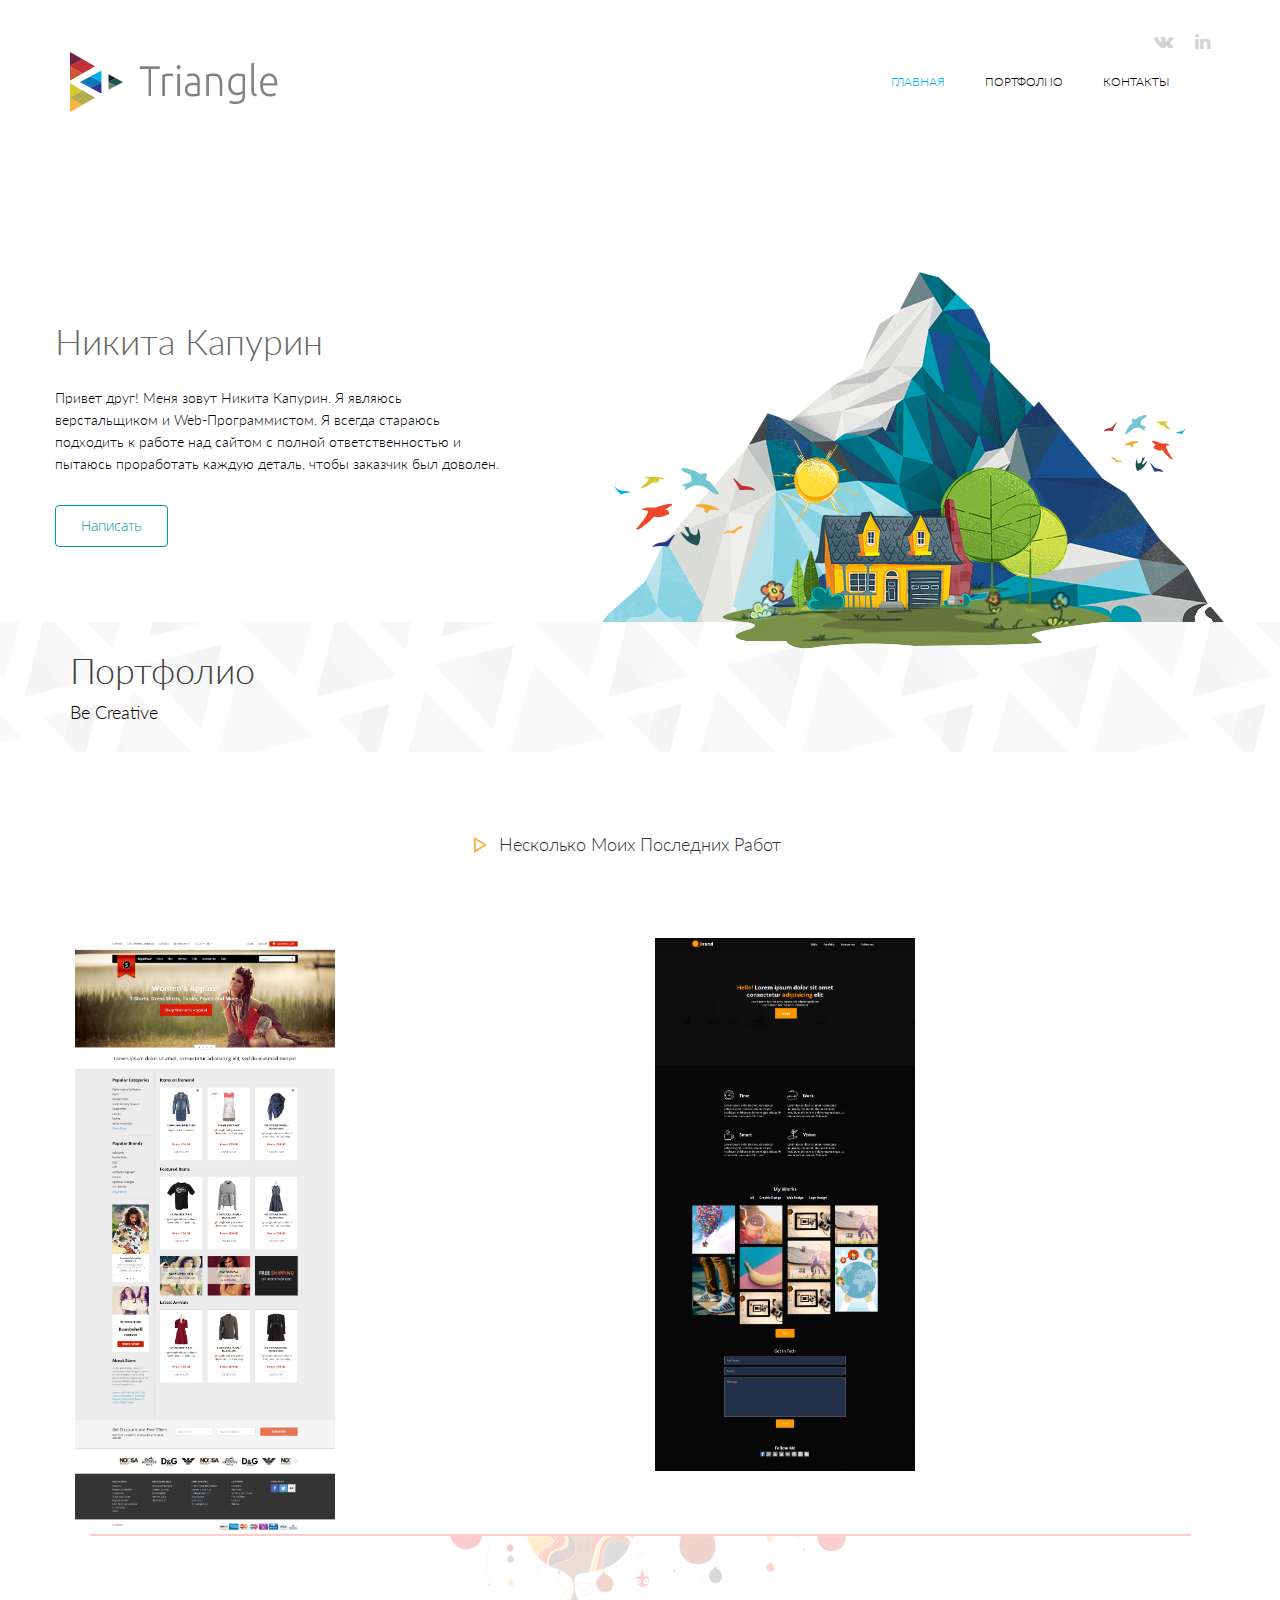
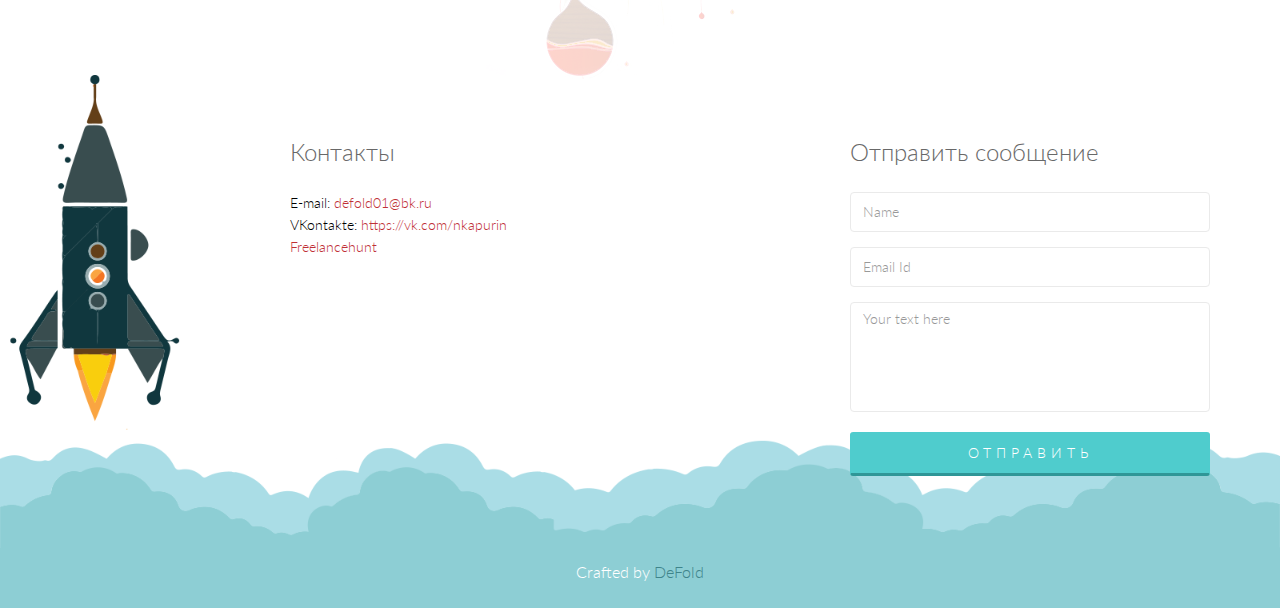
==== index.html @ d0ade869 "v1" ====
<!DOCTYPE html>
<html lang="ru">
<head>
    <meta charset="utf-8">
    <meta name="viewport" content="width=device-width, initial-scale=1.0">
    <meta name="description" content="">
    <meta name="author" content="">
    <title>Вёрстка сайтов</title>
    <link href="css/bootstrap.min.css" rel="stylesheet">
    <link href="css/font-awesome.min.css" rel="stylesheet">
    <link href="css/animate.min.css" rel="stylesheet"> 
    <link href="css/lightbox.css" rel="stylesheet"> 
	<link href="css/main.css" rel="stylesheet">
	<link href="css/responsive.css" rel="stylesheet">

    <!--[if lt IE 9]>
	    <script src="js/html5shiv.js"></script>
	    <script src="js/respond.min.js"></script>
    <![endif]-->       
    <link rel="shortcut icon" href="images/ico/favicon.ico">
    <link rel="apple-touch-icon-precomposed" sizes="144x144" href="images/ico/apple-touch-icon-144-precomposed.png">
    <link rel="apple-touch-icon-precomposed" sizes="114x114" href="images/ico/apple-touch-icon-114-precomposed.png">
    <link rel="apple-touch-icon-precomposed" sizes="72x72" href="images/ico/apple-touch-icon-72-precomposed.png">
    <link rel="apple-touch-icon-precomposed" href="images/ico/apple-touch-icon-57-precomposed.png">
</head><!--/head-->

<body>
	<header id="header">      
        <div class="container">
            <div class="row">
                <div class="col-sm-12 overflow">
                   <div class="social-icons pull-right">
                        <ul class="nav nav-pills">
                            <li><a href="https://vk.com/nkapurin" target="_blank"><i class="fa fa-vk"></i></a></li>
                            <li><a href="https://www.linkedin.com/in/nikita-kapurin-0b0244144/" target="_blank"><i class="fa fa-linkedin"></i></a></li>
                        </ul>
                    </div> 
                </div>
             </div>
        </div>
        <div class="navbar navbar-inverse" role="banner">
            <div class="container">
                <div class="navbar-header">
                    <button type="button" class="navbar-toggle" data-toggle="collapse" data-target=".navbar-collapse">
                        <span class="sr-only">Toggle navigation</span>
                        <span class="icon-bar"></span>
                        <span class="icon-bar"></span>
                        <span class="icon-bar"></span>
                    </button>

                    <a class="navbar-brand" href="index.html">
                    	<h1><img src="images/logo.png" alt="logo"></h1>
                    </a>
                    
                </div>
                <div class="collapse navbar-collapse">
                    <ul class="nav navbar-nav navbar-right">
                        <li class="active"><a href="index.html">Главная</a></li>
                        <li><a href="#portfolio">Портфолио</a></li>
                        <li><a href="#footer">Контакты</a></li>
                    </ul>
                </div>
            </div>
        </div>
    </header>
    <!--/#header-->

    <section id="home-slider">
        <div class="container">
            <div class="row">
                <div class="main-slider">
                    <div class="slide-text">
                        <h1>Никита Капурин</h1>
                        <p>Привет друг! Меня зовут Никита Капурин. Я являюсь верстальщиком и Web-Программистом. Я всегда стараюсь подходить к работе над сайтом с полной ответственностью и пытаюсь проработать каждую деталь, чтобы заказчик был доволен.</p>
                        <a href="#footer" class="btn btn-common">Написать</a>
                    </div>
                    <img src="images/home/slider/hill.png" class="slider-hill" alt="slider image">
                    <img src="images/home/slider/house.png" class="slider-house" alt="slider image">
                    <img src="images/home/slider/sun.png" class="slider-sun" alt="slider image">
                    <img src="images/home/slider/birds1.png" class="slider-birds1" alt="slider image">
                    <img src="images/home/slider/birds2.png" class="slider-birds2" alt="slider image">
                </div>
            </div>
        </div>
        <div class="preloader"><i class="fa fa-sun-o fa-spin"></i></div>
    </section>
    <!--/#home-slider-->
    
    <section id="page-breadcrumb">
        <div class="vertical-center sun">
            <div class="container">
                <div class="row">
                    <div class="action">
                        <div class="col-sm-12">
                            <h1 class="title">Портфолио</h1>
                            <p>Be Creative</p>
                        </div>
                    </div>
                </div>
            </div>
        </div>
    </section>
    <!--/#action-->

    <section id="portfolio">
        <div class="container">
            <div class="row">
                <ul class="portfolio-filter text-center">
                    <li><a class="btn btn-default active" data-filter="*">Несколько моих последних работ</a></li>

                </ul><!--/#portfolio-filter-->

                <div class="portfolio-items">
                    <div class="col-xs-6 col-sm-4 col-md-3 portfolio-item">
                        <div class="portfolio-wrapper">
                            <div class="portfolio-single">
                                <div class="portfolio-thumb">
                                    <img src="images/portfolio/site_1.png" class="img-responsive" alt="">
                                </div>
                                <div class="portfolio-view">
                                    <ul class="nav nav-pills">
                                        <li><a href="portfolio-details.html"><i class="fa fa-link"></i></a></li>
                                        <li><a href="images/portfolio/site_1.png" data-lightbox="example-set"><i class="fa fa-eye"></i></a></li>
                                    </ul>
                                </div>
                            </div>
                        </div>
                    </div>
                    <div class="col-xs-6 col-sm-4 col-md-3 portfolio-item">
                        <div class="portfolio-wrapper">
                            <div class="portfolio-single">
                                <div class="portfolio-thumb">
                                    <img src="images/portfolio/Site_2.png" class="img-responsive" alt="">
                                </div>
                                <div class="portfolio-view">
                                    <ul class="nav nav-pills">
                                        <li><a href="portfolio-details.html"><i class="fa fa-link"></i></a></li>
                                        <li><a href="images/portfolio/Site_2.png" data-lightbox="example-set"><i class="fa fa-eye"></i></a></li>
                                    </ul>
                                </div>
                            </div>
                            <div class="portfolio-info">

                            </div>
                        </div>
                    </div>
                    <div class="col-xs-6 col-sm-4 col-md-3 portfolio-item">
                        <div class="portfolio-wrapper">
                            <div class="portfolio-single">
                                <div class="portfolio-thumb">
                                    <img src="images/portfolio/Site_3.png" class="img-responsive" alt="">
                                </div>
                                <div class="portfolio-view">
                                    <ul class="nav nav-pills">
                                        <li><a href="portfolio-details.html"><i class="fa fa-link"></i></a></li>
                                        <li><a href="images/portfolio/Site_3.png"  data-lightbox="example-set"><i class="fa fa-eye"></i></a></li>
                                    </ul>
                                </div>
                            </div>

                        </div>
                    </div>
                    <div class="col-xs-6 col-sm-4 col-md-3 portfolio-item">
                        <div class="portfolio-wrapper">
                            <div class="portfolio-single">
                                <div class="portfolio-thumb">
                                    <img src="images/portfolio/Site_4.png" class="img-responsive" alt="">
                                </div>
                                <div class="portfolio-view">
                                    <ul class="nav nav-pills">
                                        <li><a href="portfolio-details.html"><i class="fa fa-link"></i></a></li>
                                        <li><a href="images/portfolio/Site_4.png" data-lightbox="example-set"><i class="fa fa-eye"></i></a></li>
                                    </ul>
                                </div>
                            </div>

                        </div>
                    </div>
                </div>
            </div>
        </div>
    </section>
    <!--/#portfolio-->

    <footer id="footer">
        <div class="container">
            <div class="row">
                <div class="col-sm-12 text-center bottom-separator">
                    <img src="images/home/under.png" class="img-responsive inline" alt="">
                </div>

                <div class="col-md-6 col-sm-6 col-md-offset-2">
                    <div class="contact-info bottom">
                        <h2>Контакты</h2>
                        <address>
                        E-mail: <a href="mailto:defold01@bk.ru">defold01@bk.ru</a> <br>
                        VKontakte: <a href="https://vk.com/nkapurin">https://vk.com/nkapurin</a> <br>
                            <a href="https://freelancehunt.com/freelancer/MrDeFold.html">Freelancehunt</a><br>
                        </address>
                    </div>
                </div>
                <div class="col-md-4 col-sm-12">
                    <div class="contact-form bottom">
                        <h2>Отправить сообщение</h2>
                        <form id="main-contact-form" name="contact-form" method="post" action="sendemail.php">
                            <div class="form-group">
                                <input type="text" name="name" class="form-control" required="required" placeholder="Name">
                            </div>
                            <div class="form-group">
                                <input type="email" name="email" class="form-control" required="required" placeholder="Email Id">
                            </div>
                            <div class="form-group">
                                <textarea name="message" id="message" required="required" class="form-control" rows="8" placeholder="Your text here"></textarea>
                            </div>                        
                            <div class="form-group">
                                <input type="submit" name="submit" class="btn btn-submit" value="Отправить">
                            </div>
                        </form>
                    </div>
                </div>
                <div class="col-sm-12">
                    <div class="copyright-text text-center">
                        <p>Crafted by <a target="_blank" href="#">DeFold</a></p>
                    </div>
                </div>
            </div>
        </div>
    </footer>
    <!--/#footer-->

    <script type="text/javascript" src="js/jquery.js"></script>
    <script type="text/javascript" src="js/bootstrap.min.js"></script>
    <script type="text/javascript" src="js/lightbox.min.js"></script>
    <script type="text/javascript" src="js/wow.min.js"></script>
    <script type="text/javascript" src="js/main.js"></script>   
</body>
</html>
---- css/main.css ----
/*
  Theme Name: Triangle
  Theme Uri: http://designscrazed.org/
  Author: Allie
  Author Uri: http://designscrazed.org/
  Description: Creative Site Template
  Version: 1.1
  */

  @import url(http://fonts.googleapis.com/css?family=Lato:100,300,400,700);
  @import url(http://fonts.googleapis.com/css?family=Open+Sans:300italic,400italic,600italic,700italic,400,300,600,700);
  @import url(http://fonts.googleapis.com/css?family=Noto+Sans:400,700);

  body {
    background: #fff;
    font-family: 'Lato', sans-serif;
    font-weight: 300;
    font-size: 14px;
    line-height: 22px;
    color: #000;
  }

  html {
    height: 100%;
  }


  a{
    color:#C03035;
  }

  a:hover {
    outline: none;
    text-decoration:none;
    color:#4fcccd;
  }

  a:focus {
    outline:none;
    outline-offset: 0;
  }

  a {
    -webkit-transition: 300ms;
    -moz-transition: 300ms;
    -o-transition: 300ms;
    transition: 300ms;
  }


  ul {
    list-style: none;
  }

  h1, h2, h3, h4, h5, h6 {
    font-family: 'Lato', sans-serif;
    font-weight: 300;
  }

  h1{
    color: #686868;
  }

  h2{
    font-size: 24px;
    color: #686868;
  }

  h3{
    font-size: 18px;
  }

  .overflow{
    overflow: hidden;
  }

  .uppercase{
    text-transform: uppercase;
  }

  .btn-common {
    font-size: 14px;
    color: #0099ae;
    border: 1px solid #0099ae;
    font-family: 'Open Sans', sans-serif;
    font-weight: 300;
    padding: 10px 25px;
  }

  #action .col-sm-5{
    position: absolute;

    top: 0;
    height: 100%;
    right: 0;
  }


  .btn-common:hover, 
  .btn-common:focus{
    outline: none;
    background: none;
    box-shadow: none;
    color: #01707f;
    border-color:#01707f;
  }

  .align-right{
    text-align: right;
  }

  .inline{
    display: inline-block;
  }

  .padding{
    padding: 65px 0;
  }

  .padding-bottom{
    padding-bottom: 65px;
  }

  .padding-top{
    padding-top: 90px;
  }

  .padding-right{
    padding-right: 80px;
  }

  .padding-left{
    padding-left: 80px;
  }

  .margin-bottom{
    margin-bottom: 35px;
  }

     .carousel-indicators.visible-xs {
      height: 20px;
      margin: 0;
      padding: 0;
      position: absolute;
      top: -35px;
      width: 100%;
      left: 0;
    }

  .carousel-indicators.visible-xs li {
    border-color: #D29948;
    border-width: 2px;
    height: 12px;
    margin: 0 5px 0 0;
    width: 12px;
  }

  .carousel-indicators.visible-xs li.active {
    background: rgba(210, 153, 72, 0.7);
  }


/*************************
*******Header******
**************************/


#header{
  margin-bottom: 0;
  padding: 30px 0 60px 0;
}

#header .navbar-inverse .container{
  position: relative;
}

.search{
  position: absolute;
  top: 20px;
  right: 0;
  z-index: 1;
}

.search i{
  color: #00aeef;
  cursor: pointer;
  position: absolute;
  right: 10px;
  top: 2px;
}

.field-toggle{
  position: relative;
  top: 30px;
  right: 15px;
  display: none;
  height: 50px;
}

.search-form{
  padding-left: 10px;
  height: 40px;
  font-size: 18px;
  color: #818285;
  font-weight: 300;
  outline: none;
  border: 1px solid #00aeef;
  margin-top: 20px;
  border-radius: 4px;
}

.social-icons ul li{
  padding: 0 10px;

}

.social-icons ul li:last-child{
  padding-right: 0;

}

.social-icons ul li a{
  font-size: 18px;
  color: #d3d3d3;
  padding: 0;
}

.social-icons ul li a:hover .fa-vk {
  color:#0884d5;
}

.social-icons ul li a:hover .fa-twitter {
  color:#2AA7DC;
}

.social-icons ul li a:hover .fa-google-plus {
  color:#A22523;
}

.social-icons ul li a:hover .fa-dribbble {
  color:#E94989;
}

.social-icons ul li a:hover .fa-linkedin {
  color:#006DC0;
}

.social-icons ul li a:hover,
.social-icons ul li a:focus{  
  background: none;
}

#header .navbar {
  background: #fff;
  border: 0;
  margin-bottom: 0;
}

#header .navbar-toggle{
  margin-top: 20px;
}

#header .navbar-brand{
  padding: 0;
  margin-left: 0;
}

#header .navbar-brand h1{
  padding: 0;
  margin: 0;
}

#header .navbar-nav.navbar-right >li:last-child{
  margin-right: 20px;
}

#header .navbar-nav.navbar-right >li a {
  color: #000;
  font-size: 12px;
  padding: 20px;
  text-transform: uppercase;
  font-weight: 300;
}


#header .navbar-inverse .navbar-nav  li.active > a,  
#header .navbar-inverse .navbar-nav  li.active > a:focus, 
#header .navbar-nav.navbar-right li > a:hover,
.navbar-inverse .navbar-nav > .open > a {
  background-color: inherit;
  border: 0;
  color: #00aeef;
}

#header .navbar-inverse .navbar-nav  li a:hover{
  color: #00aeef;
}


/*  Dropdown menu*/

ul.sub-menu {
  display: none;
  list-style: none;
  padding: 0;
  margin: 0;
}

#header .navbar-nav li ul.sub-menu li a{
  color: #818285;
  padding: 5px 0;
  font-size: 13px;
  display: block;
  text-transform: capitalize;
}

#header .navbar-nav li ul.sub-menu li .active{
  background: #00aeef;
  color: #fff;
  position: relative;
}

#header .navbar-nav li ul.sub-menu li .active i{
  position: absolute;
  font-size: 56px;
  top: -13px;
  color: #0884d5;
}

#header .navbar-nav li ul.sub-menu li .active .fa-angle-right{
  left: -3px;
}

#header .navbar-nav li ul.sub-menu li .active .fa-angle-left{
  right: -3px;
}

#header .navbar-nav li ul.sub-menu li a:hover,
#header .navbar-nav li ul.sub-menu li a:focus{
  background: #00aeef;
  color: #fff;
}

.fa-angle-down{
  padding-left: 5px; 
}

.scaleIn {
  -webkit-animation-name: scaleIn;
  animation-name: scaleIn;
}

@-webkit-keyframes scaleIn {
  0% {
    opacity: 0;
    -webkit-transform: scale(0);
    transform: scale(0);
  }

  100% {
    opacity: 1;
    -webkit-transform: scale(1);
    transform: scale(1);
  }
}

@keyframes scaleIn {
  0% {
    opacity: 0;
    -webkit-transform: scale(0);
    -ms-transform: scale(0);
    transform: scale(0);
  }

  100% {
    opacity: 1;
    -webkit-transform: scale(1);
    -ms-transform: scale(1);
    transform: scale(1);
  }
}


/*************************
*******Footer******
**************************/

#footer {
  padding-bottom: 10px;
  background-image: url(../images/home/footer.png);
  background-repeat: repeat-x;
  background-position: bottom;
  background-size: contain;
}

#footer h1{
  margin-bottom: 65px;
  margin-top: 36px;
}

#footer .bottom-separator {
  margin-bottom: 60px;
}

#message {
  height: 110px;
  resize: none;
}

.bottom > h2 {
  margin-top: 0;
  margin-bottom: 26px;
}

.bottom .media-body h3 {
  margin-top: 0;
  padding-left: 25px;
}

.bottom .media-body h3 a{
  color: #ea2c00;
}

.testimonial .media{
  margin-top: 0;
  margin-bottom: 25px;
}

.testimonial .media>.pull-left{
  margin-right: 25px;
}

.testimonial .media>.pull-left img{
  margin-top: 6px;
}

.testimonial .media .media-body blockquote{
  padding-left: 25px;
  padding-right: 30px;
  position: relative;
  border-left: 0;
  margin-bottom: 0;
}

.testimonial .media .media-body blockquote:before{
  position: absolute;
  left: 5px;
  top: 8px;
  content: '"';
  font-size: 40px;
  color: #ea2c00;
  font-family: 'Noto Sans', sans-serif;
  transform:rotate(180deg);
  -ms-transform:rotate(180deg); /* IE 9 */
  -webkit-transform: rotate(180deg); /* Opera, Chrome, and Safari */
  line-height: 0;
}

.testimonial .media .media-body blockquote:after{
  position: absolute;
  right: 30px;
  bottom: 14px;
  content: '"';
  font-size: 40px;
  color: #ea2c00;
  font-family: 'Noto Sans', sans-serif;
  line-height: 0;
}

.contact-info.bottom {
  padding-left: 25px;
}

.bottom > address {
  line-height: 22px;
  margin-bottom: 40px;
}

.form-control {
  border: 1px solid #eaeaea;
  font-weight: 300;
  outline: none;
  box-shadow: none;
  height: 40px;
}

.form-control:hover, 
.form-control:focus{
  border-color: #4fcccd;
  outline: none;
  box-shadow: none;
}

.btn-submit {
  width: 100%;
  background-color: #4fcccd;
  color: #fff;
  font-size: 14px;
  font-weight: 300;
  letter-spacing: 5px;
  text-transform: uppercase;
  border-radius: 3px;
  margin-top: 5px;
  border-bottom: 3px solid #2f9697;
  box-shadow: none;
  padding: 10px;
}

.btn-submit:hover, 
.btn-submit:focus{
  color: #fff;
  outline: none;
  box-shadow: none;
  opacity: .8;
}

.copyright-text{
  margin-top: 70px;
  color: #fff;
  font-size: 16px;  
  padding-bottom: 15px;
}

.copyright-text a {
  color: #3e848a
}

.copyright-text p {
  margin-bottom: 0;
}

/*************************
*******Home Page******
**************************/
#home-slider {
  background: url(../images/home/slider-bg.png) 0 100% repeat-x;
  position: relative;
}

#home-slider .main-slider {
  position: relative;
  height: 450px;
}

#home-slider .slide-text{
  position: absolute;
  top: 50px;
  left: 0;
  width: 450px;
}

.animate-in .slide-text {
  -webkit-animation: fadeInLeftBig 700ms cubic-bezier(0.190,1.000,0.220,1.000) 200ms both;
  animation: fadeInLeftBig 700ms cubic-bezier(0.190,1.000,0.220,1.000) 200ms both;
}

#home-slider .slider-hill {
  position: absolute;
  right: 0;
  bottom: 0;
}

.animate-in .slider-hill {
  -webkit-animation: bounceInDown 1000ms ease-in-out 200ms both;
  animation: bounceInDown 1000ms ease-in-out 200ms both;
}

#home-slider .slider-house {
  position: absolute;
  right: 110px;
  bottom: -30px;
}

.animate-in .slider-house {
  -webkit-animation: bounceInDown 500ms ease-in-out 800ms both;
  animation: bounceInDown 500ms ease-in-out 800ms both;
}

#home-slider .slider-sun {
  position: absolute;
  right: 365px;
  bottom: 100px;
}

.animate-in .slider-sun {
  -webkit-animation: scaleIn 500ms ease-in-out 1200ms both;
  animation: scaleIn 500ms ease-in-out 1200ms both;
}

#home-slider .slider-birds1 {
  position: absolute;
  right: 470px;
  bottom: 75px;
}

.animate-in .slider-birds1 {
  -webkit-animation: fadeInLeft 500ms ease-in-out 1200ms both;
  animation: fadeInLeft 500ms ease-in-out 1200ms both;
}

#home-slider .slider-birds2 {
  position: absolute;
  right: 40px;
  bottom: 150px;
}

.animate-in .slider-birds2 {
  -webkit-animation: fadeInRight 500ms ease-in-out 1200ms both;
  animation: fadeInRight 500ms ease-in-out 1200ms both;
}


#home-slider h1{
  margin-top: 100px;
  margin-bottom: 25px;
}

#home-slider .btn-common {
  margin-top: 20px;
}

#home-slider .preloader {
  position: absolute;
  left: 0;
  top: 0;
  bottom: -30px;
  right: 0;
  background: #fafafa;
  text-align: center;
}

#home-slider .preloader > i {
  font-size: 48px;
  height: 48px;
  line-height: 48px;
  color: #00aeef;
  position: absolute;
  left: 50%;
  margin-left: -24px;
  top: 50%;
  margin-top: -24px;
}

#action {
  background-image: url(../images/home/tour-bg.png);
  background-color: #fbfafa;
  background-repeat: repeat-x;
  height: 157px;
  background-position: center;
  display: table;
  position: static;
  width: 100%;
}

.vertical-center{
  display: table-cell;
  vertical-align: middle;
  width: 100%;
  position: statice;
}


.single-service{
  overflow: hidden;
  display: block;
}

.single-service img {
  margin-bottom: 35px;
}

.single-service .fold {
  margin-bottom: 35px;
}

.single-service h2 {
  margin-top: 0;
  margin-bottom: 15px;
}

.single-service p {
  padding: 0 48px;
}

.action h1{
  margin-top: 0;
}

.action p{
  font-size: 18px;
  margin-bottom: 0;
  font-weight: 300;
}

.action .btn-common{
  margin-top: 55px;
  float: left;
}

.title {
  color: #404040;
  font-weight: 300;
}

.single-features {
  overflow: hidden;
  padding-top: 65px;
  padding-bottom: 40px;
}

.single-features .col-sm-6 {
  margin-top: 50px;
}

.single-features:last-child {
  padding-bottom: 95px;
  padding-top: 0;
}

.single-features h2{
  margin-bottom: 15px;
}

#clients{
  padding-bottom: 45px;
}

.clients {
  margin-bottom: 45px;
}

.clients img {
  display: inline-block;
}

.clients-logo {
  overflow: hidden;
  margin-bottom: 10px;
}



/*************************
*******About Us Page******
**************************/

#action , 
#page-breadcrumb{
  position: relative;
}

#page-breadcrumb {
  background-image: url(../images/home/tour-bg.png);
  background-color: #fbfafa;
  background-repeat: repeat-x;
  height: 130px;
  background-position: center;
  display: table;
  position: static;
  width: 100%;
}

#team {
  padding: 85px 0;
}

#team-carousel {
  margin-top: 80px;
}

#company-information .padding-top{
  padding-top: 172px;
  
}

.single-service img {
  height: 85px;
}

.tour-button {
  background-image: url(../images/home/tour-icon2.png);
  height: 100%;
  background-repeat: no-repeat;
  position: absolute;
  width: 100%;
  left: 0;
  background-position: 151px 4px;
}

.about-image {
  padding:90px 90px 0;
}

.team-single {
  position: relative;
}

.person-thumb {
  position: relative;
}

.person-thumb img {
}


.social-profile {
  background: none repeat scroll 0 0 rgba(137, 97, 46, 0.8);
  display: none;
  position: absolute;
  text-align: center;
  top: 0;
    -webkit-transition: all 0.9s ease;
  -moz-transition: all 0.9s ease;
  -ms-transition: all 0.9s ease;
  -o-transition: all 0.9s ease;
  transition: all 0.9s ease;transition: all 0.9s ease 0s;
  width: 100%;
  height: 100%;
}

.team-single:hover .social-profile{
  background:rgba(112, 35, 64, 0.9);
  display: block;
  -webkit-animation: fadeInUp 400ms;
  animation: fadeInUp 400ms;
  -webkit-transition: all 0.9s ease;
  -moz-transition: all 0.9s ease;
  -ms-transition: all 0.9s ease;
  -o-transition: all 0.9s ease;
  transition: all 0.9s ease;
}

.social-profile .nav-pills {
  display: inline-block;
  margin-top: -26px;
  padding: 0;
  position: relative;
  top: 50%;
}

.social-profile .nav-pills li {
  display: inline-block;
  margin: 0 5px;
}

.social-profile .nav-pills li a {
  color: #fff;
  border: 1px solid #fff;
  width: 40px;
  height: 40px;
  line-height: 40px;
  text-align: center;
  padding: 0;
  border-radius: 40px;
  -webkit-transition: all 0.9s ease;
  transition: all 0.9s ease;
}

.social-profile .nav-pills li a:hover {
  color: #702340;
  border-color: #702340;
}

.person-info h2 {
  font-weight: 300;
  margin-bottom: 5px;
}

.person-info h3 {
  font-size: 16px;
  color: #686868;
  font-weight: 300;
  margin-top: 0;
  margin-bottom: 0;
}

.team-carousel-control {
  position: absolute;
  top: 36%;
  width: 13px;
  height: 16px;
  text-indent: -9999999px;
  -webkit-transition: all 0.9s ease;
  -moz-transition: all 0.9s ease;
  -ms-transition: all 0.9s ease;
  -o-transition: all 0.9s ease;
  transition: all 0.9s ease;
}

.right.team-carousel-control {
  right: -50px;
  background-image: url(../images/aboutus/right.png);
}

.left.team-carousel-control {
  left: -50px;
  background-image: url(../images/aboutus/left.png);
}

.team-carousel-control:hover{
  background-position: 0 -18px;
  -webkit-transition: all 0.5s ease;
  -moz-transition: all 0.5s ease;
  -ms-transition: all 0.5s ease;  
  -o-transition: all 0.5s ease;
  transition: all 0.5s ease;
}

.count h1{
  font-size: 60px;
  color: #00aeef;
}

.count h3{
  font-size: 16px;
}

.progress .progress-bar.six-sec-ease-in-out {
  -webkit-transition: width 1s ease-in-out;
  -moz-transition: width 1s ease-in-out;
  -ms-transition: width 1s ease-in-out;
  -o-transition: width 1s ease-in-out;
  transition:  width 1s ease-in-out;
}

.top-zero{
  margin-top: 0;
}

h3.top-zero{
  font-size: 20px;
}

#company-information .about-us h2{
  margin-bottom: 45px;
}

.single-skill h3{
  font-size: 16px;
}

.progress{
  height: 30px;
  box-shadow: none;
  -webkit-box-shadow: none;
}

.progress-bar{
  line-height: 30px;
  box-shadow: none;
  -webkit-box-shadow: none;
}

.progress-bar.progress-bar-primary{
  background: #00aeef;
}



/*************************
*******Service Page******
**************************/
#recent-projects{
  padding: 85px 0;
}

.recent-projects .team-single{
  height: 355px;
}

.recent-projects p.padding-bottom{
  padding-bottom: 50px;
}

.choose{
  padding-top: 30px;
}

#company-information.choose .padding-top{
  padding-top: 50px;
}

#company-information h2{
  margin-bottom: 25px;
  margin-top: 0;
}

ul.elements{
  list-style: none;
  margin: 0;
  padding: 0;
}

ul.elements li{
  margin: 6px 0;
}

ul.elements li > i{
  color:#C03035;
  display: inline-block;
  margin-right: 10px;
}

#company-information h1.margin-bottom{
  margin-bottom: 26px;
}

/*************************
*******Portfolio Default**
**************************/

.portfolio-single {
  position: relative;
}

.portfolio-thumb {
  position: relative;
}

.portfolio-thumb img {
  width: 100%;
}


.portfolio-single:hover .portfolio-view{
  display: block;
  -webkit-animation: fadeInUp 400ms;
  animation: fadeInUp 400ms;
}

#portfolio .row{
  margin-left: -10px;
  margin-right: -10px;
}

.portfolio-view {
  display: none;
  position: absolute;
  top: 0;
  height: 100%;
  background:rgba(112, 35, 64, 0.9);
  width: 100%;
  text-align: center;
}

.portfolio-view .nav-pills {
  padding: 0;
  display: inline-block;
  margin-top: -26px;
  top: 50%;
  position: relative;
}

.portfolio-view .nav-pills li {
  display: inline-block;
  margin: 0 5px;
}

.portfolio-view .nav-pills li a {
  color: #fff;
  border: 1px solid #fff;
  width: 40px;
  height: 40px;
  line-height: 38px;
  text-align: center;
  padding: 0;
  border-radius: 40px;
  -webkit-animation: scaleIn 400ms linear 100ms both;
  animation: scaleIn 400ms linear 100ms both;
  -webkit-transition: all 0.9s ease;
  transition: all 0.9s ease;
}

.portfolio-view .nav-pills li a:hover {
  color: #702340;
  border-color: #702340;
  -webkit-transition: all 0.9s ease;
  transition: all 0.9s ease;
}

.portfolio-info {
  overflow: hidden;
  margin-bottom: 30px;
}

.portfolio-info h2 {
  font-size: 18px;
  margin: 15px 0 0;
}

.portfolio-filter {
  margin: 80px 0;
  padding: 0;
}

.portfolio-filter li {
  display: inline-block;
  position: relative;
}

.portfolio-filter li a {
  border-radius: 0;
  color: #686868;
  font-size: 18px;
  font-weight: 300;
  padding: 0 25px;
  text-transform: capitalize;
  border: none;
}

.portfolio-filter li .active{
  background: transparent;
  box-shadow: none;
  -webkit-box-shadow: none;
}

.portfolio-filter li a:hover, 
.portfolio-filter li a:focus,
.portfolio-filter li a.active {
  background: transparent;
  box-shadow: none;
  -webkit-box-shadow: none;
}

.portfolio-filter li a.active:before{
  position: absolute;

  content: "";
  left: 0;
  width: 13px;
  height: 16px;
  background: url(../images/portfolio/icon.png);
  top: 5px;
}

.portfolio-pagination{
  text-align: center;
  
  padding-top: 40px;
  padding-bottom: 90px;
}

.pagination li{
  display: inline-block;
  margin: 0 10px;
}

.pagination li a{
  color: #000;
  padding: 5px 10px;
  border-radius: 5px;
  border: 1px solid #fff;
}

.pagination li:first-child a{
  background: url(../images/portfolio/left.png);
  background-repeat: no-repeat;
  text-indent: -999999999px;
  background-position: center top 10px;
  width: 32px;
  height: 36px;
  border: none;
  -webkit-transition: 300ms;
  -moz-transition: 300ms;
  -o-transition: 300ms;
  transition: 300ms;
}

.pagination li:first-child a:hover{
  background: url(../images/portfolio/left.png);
  background-position: center top -37px;
  background-repeat: no-repeat;
  -webkit-transition: 300ms;
  -moz-transition: 300ms;
  -o-transition: 300ms;
  transition: 300ms;
}

.pagination li:last-child a{
  background: url(../images/portfolio/right.png);
  background-repeat: no-repeat;
  text-indent: -999999999px;
  background-position: center top 10px;
  width: 32px;
  height: 36px;
  border: none;
  -webkit-transition: 300ms;
  -moz-transition: 300ms;
  -o-transition: 300ms;
  transition: 300ms;
}

.pagination li:last-child a:hover{
  background: url(../images/portfolio/right.png);
  background-position: center top -37px;
  background-repeat: no-repeat;
  -webkit-transition: 300ms;
  -moz-transition: 300ms;
  -o-transition: 300ms;
  transition: 300ms;
}

.pagination li a:hover,
.pagination .active a, 
.pagination a:active, 
.pagination .active a:hover,
.pagination .active a:focus, 
.pagination a:focus {
  background: transparent;
  border-color: #C03035;
  color: #C03035;
}


/*****************************
Portfolio with right sidebar
*****************************/

.sidebar h3 {
  color: #404040;
  margin-top: 0;
  border-bottom: 3px solid #ececec;
  margin-bottom: 6px;
  padding-bottom: 8px;
}

.sidebar-item{
  margin-bottom: 48px;
}

.categories .navbar-stacked li {
  border-bottom: 1px solid #ececec;
}

.categories .navbar-stacked li:last-child {
  border-bottom: 0px solid #ececec;
}

.categories .navbar-stacked li a {
  font-size: 16px;
  color: #6a6a6a;
  padding: 8px 0;
  padding-left: 0;
}

.categories .navbar-stacked li a:hover{
  background: none;
  margin-left: 20px;
  color: #0099AE;
  opacity: 1;
}

.categories .navbar-stacked li.active a{
  color: #0099AE;
  padding-left: 20px;
}

.categories .navbar-stacked li.active a:before{
  position: absolute;
  content: "";
  border-color: transparent transparent transparent #0099AE;
  border-width: 8px;
  border-style: solid;
  left: 0;
  top: 13px;
  margin-top: 0;
  z-index: 0;
  transition: all 0.3s ease 0s;
  -moz-transition: all 0.3s ease 0s;
  -webkit-transition: all 0.3s ease 0s;
  -o-transition: all 0.3s ease 0s;
}

.categories .navbar-stacked li.active a:after {
  position: absolute;
  content: "";
  border-color: transparent transparent transparent #fff;
  border-width: 6px;
  border-style: solid;
  left: 0px;
  top: 15px;
  margin-top: 0;
  z-index: 1;
  transition: all 0.3s ease 0s;
  -moz-transition: all 0.3s ease 0s;
  -webkit-transition: all 0.3s ease 0s;
  -o-transition: all 0.3s ease 0s;
}

.sidebar-item .media{
  border-bottom: 1px solid #ececec;
  padding-bottom: 10px;
  padding-top: 21px;
  margin-top: 0;
  transition: all 0.3s ease 0s;
  -moz-transition: all 0.3s ease 0s;
  -webkit-transition: all 0.3s ease 0s;
  -o-transition: all 0.3s ease 0s;    
}

.sidebar-item .media:last-child{
  border-bottom: 0px solid #ececec;  
  padding-bottom: 0; 
}

.sidebar-item .media:hover{
  border-left: 2px solid #0099AE;
  padding-left: 5px;
  transition: all 0.3s ease 0s;
  -moz-transition: all 0.3s ease 0s;
  -webkit-transition: all 0.3s ease 0s;
  -o-transition: all 0.3s ease 0s;
}

.sidebar-item .media:hover.media .media-body h4 a{
  color: #0099AE;
  transition: all 0.3s ease 0s;
  -moz-transition: all 0.3s ease 0s;
  -webkit-transition: all 0.3s ease 0s;
  -o-transition: all 0.3s ease 0s;
}

.sidebar-item .media .media-body h4 {
  margin-top: 0;
  margin-bottom: 8px;
}

.sidebar-item .media .media-body h4 a{
  color: #7d7d7d;
  font-size: 16px;
}

.sidebar-item .media .media-body p {
  color: #b4b4b4;
  font-size: 12px;
}

.tag-cloud .nav-pills{
  margin-top: 16px;
}

.tag-cloud .nav-pills li{
  margin: 0;
  margin-top: 6px;
  margin-right: 4px;
}

.tag-cloud .nav-pills li a{
  font-size: 14px;
  font-weight: 300;
  padding: 5px 15px;
  background: #bbbbbb;
  color: #fff;
  border-radius: 3px;
}

.tag-cloud .nav-pills li a:hover{
  background: #0099AE;
}

.popular ul.gallery {
  margin: 0;
  padding: 0;
  list-style: none;
  margin: 10px -8px;
}

.popular ul.gallery li {
  display: block;
  width: 33.33%;
  float: left;
  padding: 8px;
}

.popular ul.gallery li a {
  display: block;
}

.popular ul.gallery li a img {
  width: 100%;
  transition: border-radius 300ms ease-in;
  -webkit-transition: border-radius 300ms ease-in;
}

.popular ul.gallery li a img:hover {
  border-radius: 60px;
}


/* Start: Recommended Isotope styles */

/**** Isotope Filtering ****/
.isotope-item {
  z-index: 2;
}

.isotope-hidden.isotope-item {
  pointer-events: none;
  z-index: 1;
}

/**** Isotope CSS3 transitions ****/

.isotope,
.isotope .isotope-item {
  -webkit-transition-duration: 0.8s;
  -moz-transition-duration: 0.8s;
  -ms-transition-duration: 0.8s;
  -o-transition-duration: 0.8s;
  transition-duration: 0.8s;
}

.isotope {
  -webkit-transition-property: height, width;
  -moz-transition-property: height, width;
  -ms-transition-property: height, width;
  -o-transition-property: height, width;
  transition-property: height, width;
}

.isotope .isotope-item {
  -webkit-transition-property: -webkit-transform, opacity;
  -moz-transition-property: -moz-transform, opacity;
  -ms-transition-property: -ms-transform, opacity;
  -o-transition-property: -o-transform, opacity;
  transition-property: transform, opacity;
}

/**** disabling Isotope CSS3 transitions ****/
.isotope.no-transition,
.isotope.no-transition .isotope-item,
.isotope .isotope-item.no-transition {
  -webkit-transition-duration: 0s;
  -moz-transition-duration: 0s;
  -ms-transition-duration: 0s;
  -o-transition-duration: 0s;
  transition-duration: 0s;
}




/*****************************
Portfolio Details
*****************************/

#portfolio-information.padding-top{
  padding-top: 100px;
}

.project-name h2{
  margin-top: 0;
  margin-bottom: 15px;
}

#related-work .title{
  margin-bottom: 55px;
  margin-top: 10px;
}

.navbar-default {
  background: none;
  padding: 0;
}

.navbar-default li a{
  font-size: 12px;
  padding: 0;
  padding-right: 15px;
}

.navbar-default li a i{
  padding-right: 8px;
}

.navbar-default li a:hover{
  color: #0884d5;
  background: none;
}

.skills .navbar-default,
.client .navbar-default{
  margin-left: 35px;
  
}

.live-preview .btn-common{
  margin-top: 21px;
  padding: 13px 45px;
}


/*****************************
Blog Default
*****************************/

.single-blog.timeline {
  background: #FFFFFF;
  border: 1px solid #EEEEEE;
  border-bottom: 0;
  position: relative;
  padding-bottom: 0;
}

.timeline .post-content {
  padding: 20px 20px 0;
}

.post-thumb{
  margin: -1px -1px 0;
  position: relative;
  overflow: hidden;
}

.timeline .post-thumb img {
  width: 100%;
}

.post-thumb iframe{
  width: 100%;
  min-height: 270px;
  border: 0;
}

.post-overlay{
  position: absolute;
  top: 50%;
  display: none;
  width: 94px;
  height: 140px;
  margin-top: -70px;
  overflow: hidden;
}

.post-overlay span{
  position: absolute;
  left: 50%;
  bottom: 0; 
  margin-left: -60px;
  -webkit-animation: fadeInUp 400ms;
  animation: fadeInUp 400ms;
  z-index: 9;
}


.post-overlay span:before{
  position: absolute;
  bottom: 0;
  border-style: solid;
  border-width: 60px;
  content: "";
  border-color: transparent transparent #0884d5 transparent;
  z-index: -1;
  cursor: initial;
}

.post-overlay span a{
  font-size: 30px;
  color: #fff;
  background: transparent;
  padding: 0; 
  margin-left: 50px;
}

.single-blog:hover .post-overlay{
  display: block;
  -webkit-animation: fadeIn 300ms;
  animation: fadeIn 300ms;
}

.timeline-divider{
  position: relative;
  padding-top: 50px;
}

.timeline-divider:before{
  position: absolute;
  top: 0;
  content: "";
  border-left-style: solid;
  border-left-width: 1px;
  height: 100%;
  border-left-color: #0099AE;
  left: 50%;
  margin-left: -2px;
}

.timeline-blog .col-sm-6.padding-top{
  padding-top: 70px;
}

.post-content{
  padding: 20px 0;
}

.timeline-date .btn-common{
  font-size: 18px;
  color: #4a4a4a;
  font-weight: 300;
  border-radius: 0;
  padding: 17px 40px;
}

.arrow-right{
  position: relative;
}

.arrow-right:after{
  position: absolute;
  right: 1px;
  content: "";
  top: 15px;
  background: url(../images/blog/left.png);
  width: 43px;
  height: 54px;
}

.arrow-left{
  position: relative;
}

.arrow-left:before{
  position: absolute;
  left: -2px;
  content: "";
  top: 86px;
  background: url(../images/blog/right.png);
  width: 43px;
  height: 54px;
}

.post-title {
  margin-top: 0;
}

.post-title a,
.comments-number a{
  color: #686868;
}

.post-content .post-author{
  margin-top: 0;
  
}

.post-content  .post-author a{
  font-weight: 300;
  font-size: 14px;
  color: #0099AE;
}

a.read-more{
  color: #0099AE;
  font-weight: 300;
}

a.read-more:hover{
  color: #01707F
}

.post-bottom{
  border-top: 1px solid #eeeeee;
  padding-top: 10px;
  margin-top: 20px;
  margin: 20px -20px 0;
  padding: 20px 20px 0;
}


/*****************************
Blog with right sidebar
*****************************/

.single-blog{
  padding-bottom: 30px;
}

.single-blog .post-bottom{
  border-bottom: 1px solid #eeeeee;
  padding-top: 10px;
  padding-bottom: 10px;
}

.single-blog .post-overlay span{
  left: 0;
  top: 0;
  margin-left: 0;
  width: 94px;
  height: 140px;
  background: url(../images/blog/blog-arrow.png);
  -webkit-animation: fadeInLeft 400ms;
  animation: fadeInLeft 400ms;
}

.single-blog .post-overlay span a{
  margin-left: 8px;
  font-weight: 700;
  font-size: 36px;
  line-height: 18px;
  position: absolute;
  top: 50px;
}

.single-blog .post-overlay span a small{
  font-size: 16px;
  font-weight: 300;
  margin-left: 5px;
}

.single-blog .post-overlay span:before{
  border-color: transparent;
  border-width: 0;
}

.post-nav{
  margin:0;
  padding: 0;
}

.post-nav li a{
  color: #0099AE;
  padding: 0;
  text-align: left;
}

.post-nav li a i{
  color: #0099AE;
  margin-right: 8px;
}

.post-nav li a:hover{
  background: none;
}

.blog-padding-right{
  padding-right:35px;
}

.blog-pagination {
  text-align: center;
  padding-top: 10px;
  padding-bottom: 55px;
}

/*****************************
Blog with right sidebar
*****************************/

.masonery_area .single-blog{}
.masonery_area .single-blog .post-thumb{
  height: auto;
}

.masonery_area .single-blog .post-title{
  margin-top: 5px;
}

.masonery_area .single-blog .post-title a{
  font-size: 20px;
}

.masonery_area .single-blog .post-thumb img{
  height:auto;
}

.masonery_area .single-blog .post-bottom{
  border-top:0;
  padding-top:0;
  margin-top:15px;
}

/* Audio CSS */

.audiojs{
  background:#C03035;
  height: 45px;
  width: 100%;
}

.audiojs .scrubber{
  background: #fff;  
  height: 8px;
  border-top: 0;
  width: 170px;
  margin-top: 19px;
  margin-left: 12px;
  border-radius: 10px;
}

.audiojs .play-pause{
  background: #a92b2f;
  width: 68px;
  height: 45px;
  padding: 0;
  padding-left: 24px;
  padding-top: 10px;
  border-right: 0;
}

.audiojs .time{
  display: none;
  
}

.audiojs .progress{
  background: #A92B2F;

  height: 8px;
  border-radius: 10px;
}

.audiojs .loaded{
  background:#fff;
  height: 8px;
  border-radius: 10px;
}


/*****************************
Blog Details
*****************************/

.navbar-nav.post-nav li{
  margin-right: 60px;
}

.single-blog.blog-details .post-content{
  padding-top: 30px;
}

.single-blog.blog-details .post-bottom{
  margin-top: 55px;
}

.blog-share{
  margin-top: 40px;
  background: #f5f5f5;
  display: inline-block;
  padding: 2px 0;
}

span.stMainServices,
span.stButton_gradient, 
.stButton .chicklets{
  height:24px !important;
}

.author-profile.padding{
  padding-top:50px;
}

.author-profile .col-sm-2 img{
  width: 100%;
  border-left: 3px solid #0099AE;
}

.author-profile h3{
  margin-top:0;
  color: #3a424c;
}

.author-profile p{
  color: #3a424c;
  font-weight: 400;
}

.author-profile span a{
  color: #C03035;
}

.response-area{
  border-bottom: 0;
}

.response-area h2{
  margin-top: 0;  
  margin-bottom: 0;
  border-bottom: 0;
  padding-bottom: 20px;
}

.post-comment{
  padding-left: 70px;
  padding-top: 36px;
  border-top: 1px solid #f1e8dd;
}

.post-comment .pull-left img{
  margin-right: 60px;
  border-left: 3px solid #0884d5;
}

.post-comment .media-body{
  padding-top: 6px;
  border-bottom: 0;
  padding-bottom: 50px;
}

.post-comment .media-body p{
  margin-top:10px;
}

.post-comment .media-body span i{
  color: #C03035;
  margin-right: 10px;
}

.post-comment .media-body span a{
  color: #C03035;
  font-weight: 700;
}

.post-comment .media-body .post-nav li a{
  font-weight: 300;
}

.parrent .media-list{
  margin-left: 190px;
}

.parrent .post-comment{
  padding-left: 0;
  margin-left: 70px;
}


/****************************
********* Contact Us*********
*****************************/
#map-section {
  margin-top: 50px;
  margin-bottom: 50px;
  position: relative;
}

#gmap {
  height: 350px;
}

.get-in-touch img {
  margin-top: 35px;
  margin-bottom: 32px;
}

.get-in-touch p {
  font-size: 18px;
  font-weight: 300;
}

#map-section .contact-info {
  position: absolute;
  background-color: #7c3651;
  right: 0;
  top: 0;
  width: 33%;
  height: 100%;
  padding:25px 50px;
  opacity: 0.9;
  color: #fff;
}

#map-section .contact-info h2, 
#map-section .contact-info a {
  color: #fff
}

#map-section address a:hover {
  color:#00AEEF
}

#contact-form #message{
  resize:none;
}

#contact-form .btn-submit {
  width: 28%;
  margin: 5px auto;
}

.corporate-info .corporate-address {
  background-image: url("../images/contact-bg.png");
  background-position: left top;
  background-repeat: no-repeat;
  overflow: hidden;
  padding-bottom: 50px;
}

.corporate-info .corporate-address address {
  background-image: url("../images/icon-map.png");
  background-position: left top;
  background-repeat: no-repeat;
  padding-left: 40px;
}


/****************************
****** Price-table CSS*******
*****************************/

.price-table {
  margin-top: 88px;
  margin-bottom: 96px;
}

.single-price ul {
  padding: 0;
  margin: 0;
  list-style: none;
}

.table-heading {
  background-color: transparent !important;
  color: #FFFFFF !important;
  overflow: hidden;
  padding: 0 !important;
  text-align: center;
}

.single-price.price-one .plan-name, 
.single-price.price-two .plan-name, 
.single-price.price-three .plan-name, 
.single-price.price-four .plan-name {   
  color: #fff;
  font-size: 20px;
  margin-bottom: 0;
  padding: 10px 0;
  text-transform: capitalize;
}

.single-price.price-one .plan-name {
  background-color: #0e76bc;
}

.single-price.price-two .plan-name {
  background-color: #ac2429;
}

.single-price.price-three .plan-name {
  background-color: #ed8d1b;
}

.single-price.price-four .plan-name {
  background-color: #6c825f;
}


.single-price .plan-price { 
  color: #fff;
  float: none;
  font-size: 14px;
  height: 110px;
  margin-bottom: 15px;
  overflow: hidden;
  position: relative;
  z-index: 5;
  padding-top: 15px;
}


.plan-price .dollar-sign {
  font-size: 18px;
}

.plan-price .price {
  font-size: 24px;
}

.plan-price .month {
  display: block;
  margin-top: -6px;
}

.price-one .plan-price:after, 
.price-two .plan-price:after, 
.price-three .plan-price:after, 
.price-four .plan-price:after  {  
  border-style: solid;
  border-width: 110px;
  content: "";
  height: 0;
  left:50%;
  position: absolute;
  top: 0;
  width: 0;
  z-index: -1;
  margin-left: -110px;
}

.price-one .plan-price:after {
  border-color: #0d6fb1 transparent transparent;
}

.price-two .plan-price:after {
  border-color: #ac2429 transparent transparent;
}

.price-three .plan-price:after {
  border-color: #e78817 transparent transparent;
}

.price-four .plan-price:after {
  border-color: #5f7452 transparent transparent;
}

.single-price ul li, 
.single-table ul li {
  padding: 12px 18px;
  background-color: #f7f7f7;
  margin-bottom: 5px;
  color: #696969;
}

.single-price ul li span, 
.single-table ul li span {
  float: right;
}

.price-one .btn-buynow, 
.price-two .btn-buynow, 
.price-three .btn-buynow, 
.price-four .btn-buynow   {  
  border-radius: 0;
  color: #fff;
  padding: 12px;
  font-weight: 300;
  letter-spacing: 3px;
  text-transform: uppercase;
  display: block;
}

.price-one .btn-buynow  {
  background-color: #0d6fb1;
}

.price-two .btn-buynow  {
  background-color: #ac2429;
}

.price-three .btn-buynow  {
  background-color: #e78817;
}

.price-four .btn-buynow  {
  background-color: #5f7452;
}

.price-one .btn-buynow:hover  {
  background-color: #0a5a90;
}

.price-two .btn-buynow:hover  {
  background-color: #821b1e;
}

.price-three .btn-buynow:hover  {
  background-color: #c57413;
}

.price-four .btn-buynow:hover  {
  background-color: #48583e;
}


.price-table2, .price-table3{
  margin-bottom:125px;
}

.price-table4 {
  margin-bottom: 150px
}

.table-one .table-header, 
.table-two .table-header, 
.table-three .table-header, 
.table-four .table-header {
  overflow: hidden;
  padding:20px;
  color: #fff;
}


.table-one .table-header {
  background-color:#0e76bc;
} 

.table-two .table-header {
  background-color:#c03035;
}

.table-three .table-header {
  background-color:#ed8d1b;
}

.table-four .table-header {
  background-color:#6c825f;
}

.single-table {
  position: relative;
  padding-top: 60px;
}

.table-one:before, 
.table-two:before, 
.table-three:before, 
.table-four:before {
  
  border-style: solid;
  border-width: 0 130px 60px;
  content: "";
  height: 0;
  left: 0;
  position: absolute;
  top: 0;
  width: 100%;
}

.table-one:before {
  border-color: transparent transparent #0d6fb1;
} 

.table-two:before {
  border-color: transparent transparent #ac2429;
}

.table-three:before {
  border-color: transparent transparent #e78817;
}

.table-four:before {
  border-color: transparent transparent #5f7452;
}

.table-header h2 {
  color: #fff;
  float: left;
  font-size: 24px;
  margin-top: 7px;
}

.table-header .plan-price {
  float: right;
  margin: 0;
  overflow: hidden;
  padding-top: 1px;
}

.single-table .btn-signup {
  display: block;
  text-align: center;
  position:relative;
  z-index:1;
}

.single-table ul {
  margin: 0;
  padding: 0;
}

.table-one .btn-signup:after, 
.table-two .btn-signup:after, 
.table-three .btn-signup:after, 
.table-four .btn-signup:after {
  content: "";
  position: absolute;  
  border-style: solid;
  border-width: 78px 130px 0;  
  height: 0;
  left: 0; 
  top: -1px;
  width: 100%;
  z-index: -1;
}

.table-one .btn-signup:after {
  border-color: #0d6fb1 transparent transparent;
}

.table-two .btn-signup:after {
  border-color: #ac2429 transparent transparent;
}

.table-three .btn-signup:after {
  border-color: #e78817 transparent transparent;
}

.table-four .btn-signup:after {
  border-color: #5f7452 transparent transparent;
}

.single-table .btn-signup a {
  color: #fff;
  display: inline-block;
  overflow: hidden;
  padding: 20px 0 0 0;
  text-transform: uppercase;
  letter-spacing: 3px;
}


.table-one .btn-signup:hover.btn-signup:after{
 border-color: #0b598d transparent transparent;
}


.table-two .btn-signup.btn-signup:hover:after {
  border-color: #831c20 transparent transparent;
}

.table-three .btn-signup.btn-signup:hover:after {
 border-color: #bd7014 transparent transparent;
}

.table-four .btn-signup.btn-signup:hover:after{
  border-color: #3d4b35 transparent transparent;
}


/*************************
********404 page CSS******
**************************/

#error-page {
  display: table;
  height: 100%;
  min-height: 100%;
  width: 100%;
  color: #686868;
  font-size: 18px;
  font-weight: 300;
  padding: 100px 0;
}

#error-page .container-fluid {
  overflow: hidden;
}

.error-page-inner {
  display: table-cell;
  vertical-align: middle;
}

.bg-404 {
  background-image: url("../images/home/tour-bg.png");
  background-repeat: repeat-x;
  background-position: center top;
}

.error-image {
  display: inline-block;
  padding-top: 50px;
  padding-bottom: 50px;
}

.error-image img {
  width: 100%;
}

#error-page h2 {
  font-size:36px;
  text-transform: uppercase;
}

.btn-error {
  font-weight: 300;
  margin-top: 30px;
  padding:25px 55px;
  text-transform: uppercase;
  font-size: 16px;
  letter-spacing: 5px;
  background-color: transparent;
  border: 1px solid #cc9b59;
  margin-top: 50px;
  margin-bottom: 50px;
}

.btn-error:hover, .btn-error:focus  {
  background-color: #cc9b59;
  border-color:#cc9b59;
  color:#fff;
}

#error-page i, #coming-soon i {
  border: 1px solid #cc9b59;
  height: 40px;
  width: 40px;
  line-height: 40px;
  color: #cc9b59;
  font-size: 17px;
  margin:0 15px;
  border-radius: 50%;
  -webkit-transition: all 0.3s ease-in-out;
  -moz-transition: all 0.3s ease-in-out;
  -ms-transition: all 0.3s ease-in-out;
  -o-transition: all 0.3s ease-in-out;
  transition: all 0.3s ease-in-out;
}

#error-page i:hover, #coming-soon i:hover {
  background-color: #cc9b59;
  color: #fff;
  -webkit-transition: all 0.3s ease-in-out;
  -moz-transition: all 0.3s ease-in-out;
  -ms-transition: all 0.3s ease-in-out;
  -o-transition: all 0.3s ease-in-out;
  transition: all 0.3s ease-in-out;
}


/*************************
********404 page CSS******
**************************/

#error-page {
  display: table;
  height: 100%;
  min-height: 100%;
  width: 100%;
  color: #686868;
  font-size: 18px;
  font-weight: 300;
  padding: 100px 0;
}

#error-page .container-fluid {
  overflow: hidden;
}

.error-page-inner {
  display: table-cell;
  vertical-align: middle;
}

.bg-404 {
  background-image: url("../images/404-bg.png");
  background-repeat: repeat-x;
  background-position: center top;
}

.error-image {
  display: inline-block;
  padding-top: 50px;
  padding-bottom: 50px;
}

.error-image img {
  width: 100%;
}

#error-page h2 {
  font-size:36px;
  text-transform: uppercase;
}

.btn-error {
  background-color: rgba(0, 0, 0, 0);
  border: 3px solid #4FCCCD;
  color: #797979;
  font-size: 16px;
  font-weight: 700;
  letter-spacing:0;
  margin-bottom: 50px;
  margin-top: 50px;
  padding: 25px 53px;
  text-transform: uppercase;
  font-family: 'Open Sans', sans-serif;
}

.btn-error:hover, .btn-error:focus  {
  background-color: #4FCCCD;
  border-color:#4FCCCD;
  color:#fff;
}

#error-page i, #coming-soon i {
  border: 3px solid #cecece;
  height: 40px;
  width: 40px;
  line-height: 35px;
  color: #cecece;
  font-size: 17px;
  margin:0 15px;
  border-radius: 50%;
  -webkit-transition: all 0.3s ease-in-out;
  -moz-transition: all 0.3s ease-in-out;
  -ms-transition: all 0.3s ease-in-out;
  -o-transition: all 0.3s ease-in-out;
  transition: all 0.3s ease-in-out;
}

#error-page i.fa-twitter:hover, 
#coming-soon i.fa-twitter:hover, 
#error-page i.fa-twitter:hover, 
#coming-soon i.fa-twitter:hover, 
#error-page i.fa-google-plus:hover, 
#coming-soon i.fa-google-plus:hover {    
  -webkit-transition: all 0.3s ease-in-out;
  -moz-transition: all 0.3s ease-in-out;
  -ms-transition: all 0.3s ease-in-out;
  -o-transition: all 0.3s ease-in-out;
  transition: all 0.3s ease-in-out;
}

#error-page i.fa-facebook:hover, 
#coming-soon i.fa-facebook:hover{
  background-color:transparent;  
  color: #314A87;
  border-color:#314A87;
}

#error-page i.fa-twitter:hover, 
#coming-soon i.fa-twitter:hover{
  background-color:transparent;  
  color: #22BBF4;
  border-color:#22BBF4;
}

#error-page i.fa-google-plus:hover, 
#coming-soon i.fa-google-plus:hover{
  background-color:transparent;  
  color: #DD4C3B;
  border-color:#DD4C3B;
}

/*************************
******Coming Soon CSS*****
**************************/

.logo-image {
  display: block;
  text-align: center;
  margin-top: 80px;
  margin-bottom: 95px;
}

.logo-image img {
  display: inline-block;
}

#coming-soon {
  background-image: url("../images/coming-soon-bg.png");
  background-position: center top;
  background-repeat: repeat-x;
  padding: 40px 0;
  overflow: hidden;
}

#coming-soon .social-link {
  margin-top: 35px;
}

.time-count {
  display: block;
  text-align: center;
}

.time-count ul {
  padding-left: 0;
}

#countdown {
  display: block;
  max-width: 960px;
  margin: 80px auto 100px;
}


#countdown li {
  float: left;
  display: block;
  width: 25%;
  text-align: center;
  height: 254px;
  background-position: 50% 0;
  background-repeat: no-repeat;
  background-size: contain !important;
  position: relative;
  color: #fff;
}

#countdown li.angle-one {
  background-image: url(../images/coming-soon1.png);
  left: 120px;
}

#countdown li.angle-two {
  background-image: url(../images/coming-soon2.png);
  left: 40px;
}

#countdown li.angle-three {
  background-image: url(../images/coming-soon3.png);
  right: 40px;
}

#countdown li.angle-four {
  background-image: url(../images/coming-soon4.png);
  right: 120px;
}

#countdown li > span {
  font-size: 48px;
  line-height: 48px;
  font-weight: 700;
  color: #fff;
  display: inline-block;
  margin-top: 40px;
}

#countdown li.angle-two > span,
#countdown li.angle-four > span {
  margin-top: 80px;
}


#subscribe {
  background-color: #565656;
  color: #FFFFFF;
  padding: 40px 0 50px;
}

#subscribe h2 {
  color: #fff;
  text-transform: uppercase;
}

#subscribe .fa-envelope-o {
  color: #0884d5;
  margin-right: 5px;
}

#subscribe .form-control {
  background-color: transparent;
  height: 52px;
  color: #fff;
  border:2px solid #00aeef;
}

#newsletter {
  margin-top: 35px;
  position: relative;
}

#newsletter i {
  color: #0884d5;
  font-size: 36px;
  position: absolute;
  right: 12px;
  top: 7px;
}

.newsletter p {
  color: #919191;
  font-size: 12px;
  margin-top: 10px;
}

#coming-soon-footer {
  padding: 45px 0;
  line-height: 15px;
  overflow: hidden;
}

#coming-soon-footer a {
  color: #d89b4e;
}

#coming-soon-footer a:hover {
  color: #b38040
}

/*Shortcodes CSS*/
.bs-example{
  margin: 0 0 20px;
}

.panel-group{
  border: 1px solid #eee;
}
.panel-default{
  border: 0;
}
.panel-group .panel{
  border-radius: 0;
}
.panel-group .panel+.panel{
  margin-top: 0;
}

.panel-default>.panel-heading{
  background-color: transparent;
  border-top: 1px solid #eee;
}

.panel-group .panel-default:first-child>.panel-heading{
  border-top: 0;
}

.panel-default>.panel-heading+.panel-collapse .panel-body{
  border-top-color: #eee;
}


.nav-pills>li.active>a, .nav-pills>li.active>a:hover, .nav-pills>li.active>a:focus{
  background-color: #4FCCCD;
}

.tab-content {
  padding-top: 20px;
}

/*Features*/
.feature-inner{
  text-align: center;
}
.icon-wrapper{
  display: inline-block;
  background-color: #4FCCCD;
  color: #fff;
  padding: 25px;
  box-shadow: 0 0 0 5px rgba(0,0,0,.1) inset;
  -webkit-box-shadow: 0 0 0 5px rgba(0,0,0,.1) inset;
  border-radius: 100%;
  margin: 10px 0;
}
---- css/responsive.css ----
@media only screen and (min-width : 768px) {
  .nav.navbar-nav > li:hover > ul.sub-menu{
    display: block;
    -webkit-animation: fadeInUp 400ms;
    animation: fadeInUp 400ms;
  }

  ul.sub-menu {
    position: absolute;
    top: 60px;
    left: 0;
    background: #fff;
    padding: 10px 0;
    width: 240px;
    box-shadow: none;
    display: none;
    z-index: 999;
    border: 1px solid #00aeef;
  }

  #header .navbar-nav li ul.sub-menu li a {
    padding-left: 20px;
  }


}

/*md only*/
@media (min-width: 992px) and (max-width: 1199px) {
  .col-md-4.portfolio-item{
    width: 33%;
  }
}

/*sm only*/
@media (min-width: 768px) and (max-width: 991px) {
  .col-sm-4.portfolio-item{
    width: 33%;
  }
}

/* md */
@media only screen and (max-width : 1200px) {

  /*Pricing Table*/
  .single-price .plan-price:after {
    border-width:100px;
    margin-left:-100px;
  }

  .single-table .table-content {
    padding: 20px;
  }

  .table-header {
    padding: 0 10px 7px;
  }

  .single-table:before {
    border-width:0 106px 60px;
  }

  .single-table .btn-signup:after {
    border-width:78px 106px 0;
  }

}

/* sm */
@media only screen and (max-width : 992px) {

  h1{
    font-size: 25px;
  }

  #header .navbar-nav.navbar-right li {
    padding: 0;
  }

  #header .navbar-nav.navbar-right >li a {
    padding: 20px 10px;
  }

  #home-slider {
    margin-top: 30px;
  }

  #home-slider .main-slider {
    height: 250px;
  }

  #home-slider .slide-text {
    top: 0;
    width: 50%;
  }

  #home-slider h1 {
    margin-top: 0;
  }

  #home-slider .slider-hill {
    width: 400px;
  }

  #home-slider .slider-house {
    width: 250px;
    right: 90px;
    bottom: -20px;
  }

  #home-slider .slider-sun {
    right: 255px;
    bottom: 65px;
    width: 60px
  }

  #home-slider .slider-birds1 {
    right: 320px;
    bottom: 60px;
    width: 70px;
  }

  #home-slider .slider-birds2 {
    right: 0;
    bottom: 90px;
    width: 80px;
  }

  /*Pricing Table*/
  .single-price {
    margin-bottom: 40px;
  }

  .single-price .plan-price {
    height: 140px;
  }

  .single-price .plan-price:after {
    border-width: 140px;
    margin-left: -140px;
  }

  .single-table {
    margin-bottom: 50px;
  }

  .single-table:before {
    border-width: 0 172px 60px;
  }

  .single-table .btn-signup:after {
    border-width: 78px 173px 0;
  }

  #price-table2 {
    margin-bottom: 100px;
  }

  .nav.navbar-nav.post-nav li{
    display: inline-block;
    margin-right: 15px;
  }

  .masonery_area .nav.nav-justified.post-nav li {
    display: table-cell;
  }

  /* Blog */
  .post-comment {
    padding-left: 0;
  }

  .post-comment .pull-left img {
    margin-right: 20px;
  }

  .parrent .post-comment {
    margin-left: 0;
  }

  .parrent .media-list {
    margin-left: 150px;
  }

  .single-blog.two-column .post-overlay{
    margin-top: 0;
  }

}


/* xs */
@media only screen and (max-width : 768px) {

  h1{
    font-size: 22px;
  }

  h2{
    font-size:20px;
  }

  .padding{
    padding: 30px 0;
  }

  #header {
    padding-bottom: 40px;
    padding-top: 10px;
  }

  .social-icons.pull-right{
    float: left !important;
  }

  #header .navbar-inverse .navbar-toggle,
  #header .navbar-inverse .navbar-toggle:focus {
    border-color: #00aeef;
    margin-top: 15px;
    margin-right: 5px;
    outline: none;
  }

  .navbar-header .navbar-toggle .icon-bar {
    background-color: #00aeef;
  }

  #header .navbar-inverse .navbar-toggle:hover {
    background: #00aeef;
  }

  #header .navbar-inverse .navbar-toggle:hover .icon-bar {
    background: #fff;
  }
 
  .navbar-inverse .navbar-collapse,
  .navbar-inverse .navbar-form {
    border-top: 0;
  }

  .navbar.navbar-inverse {
    margin-top: 20px;
    padding-left: 15px;
    padding-right: 15px;
  }

  .social-icons ul li:first-child{
    padding-left: 0;
  }

  .search {
    top: -40px;
  }

  #header .navbar-nav.navbar-right li > a > i {
    display: inline-block;
    float: right;
    padding: 8px 10px 8px 30px
  }

  #header .navbar-nav.navbar-right li > a {
    padding: 10px 0;
  }

  #header .navbar-nav li ul.sub-menu li a {
    padding: 5px 10px;
  }

  #header .navbar-inverse .navbar-nav li.active > a, 
  #header .navbar-inverse .navbar-nav li.active > a:focus, 
  #header .navbar-nav.navbar-right li > a:hover {
    border: none;
  }


  #home-slider {
    margin: 50px 20px;
  }

  #home-slider .main-slider {
    height: 500px;
  }

  #home-slider .slide-text {
    top: 0;
    width: 100%;
    text-align: center;
  }


  #home-slider .slider-hill {
    right: 50%;
    margin-right: -200px;
  }

  #home-slider .slider-house {
    right: 50%;
    margin-right: -125px;
  }

  #home-slider .slider-sun {
    right: 50%;
    margin-right: 60px;
  }

  #home-slider .slider-birds1 {
    width: 70px;
    right: 50%;
    margin-right: 120px;
  }

  #home-slider .slider-birds2 {
    width: 70px;
    right: 50%;
    margin-right: -200px;
  }

  /*Pricing Table*/
  .single-price, .single-table {
    margin-bottom: 45px;
  }

  .single-price .plan-price {
    height: 200px;
    padding-top: 25px;
  }

  .single-price .plan-price:after {
    border-width: 200px;
    margin-left: -200px;
  }

  .single-table:before {
    border-width: 0 225px 60px;
  }

  .single-table .btn-signup:after {
    border-width: 78px 225px 0;
  }

  .single-table .btn-signup a {
    padding: 15px;
  }


  #action.responsive{
    height: 255px;
  }

  .action.take-tour{
    margin-top: -95px;
  }

  .action.take-tour .col-sm-7{
    width: 100%;
    text-align: center;
  }

  .action.take-tour .col-sm-5{
    width: 100%;
    margin-top: 120px;
  }

  .single-features {
    padding-bottom: 0;
    padding-top: 30px;
  }

  .single-features img {
    margin-bottom: 25px;
  }


  .single-features {
    text-align: center;
  }

  .single-features * {
    display: inline-block;
    text-align: center;
  }


  /* about us */

  .team-single {
    margin-bottom: 30px;
  }

  #company-information.choose .padding-top {
    padding-top: 0;
  }

  /* Blog */
  .arrow-right:after {
    background: none ;
  }

  .arrow-left:before {
    background: none;
  }

  .col-sm-6.padding-right.arrow-right{
    padding-right: 15px;
  }

  .col-sm-6.padding-left.padding-top.arrow-left {
    margin-bottom: 70px;
    padding-left: 15px;
  }

  .blog-padding-right {
    padding-right: 15px;
  }

  .nav.nav-justified.post-nav li, 
  .nav.navbar-nav.post-nav li{
    display: inline-block;
    margin-right: 15px;
  }

  .author-profile .col-sm-2 img {
    margin-bottom: 20px;
    width: auto;
  }

  .post-comment {
    padding-left: 0;
  }

  .parrent .post-comment {
    margin-left: 0;
  }

  .parrent .media-list {
    margin-left: 140px;
  }

  .post-comment .pull-left img{
    margin-right: 10px;
  }

  .single-blog.two-column .post-overlay{
    margin-top: 0;
  }

  /* Portfolio */

  .project-name h2 {
    margin-top: 20px;
  }

  .portfolio-filter li a{
    padding: 0 15px;
  }

  /*Coming Soon CSS*/
  #countdown li.angle-one {
    left: 60px;
  }

  #countdown li.angle-two {
    left: 20px;
  }

  #countdown li.angle-three {
    right: 20px;
  }

  #countdown li.angle-four {
    right: 60px;
  }

  #countdown li > span {
    font-size: 36px;
    line-height: 36px;
    margin-top: 30px;
  }

  #countdown li.angle-two > span,
  #countdown li.angle-four > span {
    margin-top: 60px;
  }

  #subscribe {
    font-size: 14px;
    text-align: center;
  }

  #newsletter .form-control {
    font-size: 14px;
    height: 40px
  }

  #newsletter i {
    font-size: 25px;
  }

  #countdown li.angle-one span.minutes, 
  #countdown li.angle-one .minute {
    margin-left: 0
  }

  /* Contact-us2 CSS*/
  #map-section .contact-info {
    width: 51%;
    padding: 20px;
  }

  #gmap {
    height: 310px;
  }

  #contact-form .btn-submit {
    width:50%;
  }

  #map-section .contact-info h2 {
    font-size: 20px;
  }

  #map-section .contact-info address {
    font-size: 14px;
  }


  /* 404 error CSS*/
  #error-page {
    padding: 50px 25px;
  }

  #error-page h2 {
    font-size: 24px;
  }

  .btn-error {
    font-size: 13px;
    padding: 12px 18px;
  }
}

@media only screen and (max-width : 480px) {

  /* Pricing Table*/

  .single-price, .single-table {
    margin-bottom: 35px;
  }

  .single-price .plan-price {
    height: 110px;
    padding-top: 7px;
  }

  .single-price .plan-price:after {
    border-width: 110px;
    margin-left: -110px;
  }

  .single-table:before {
    border-width: 0 145px 60px;
  }

  .single-table .btn-signup:after {
    border-width: 78px 145px 0;
  }

  /* Coming soon */
  #countdown li.angle-one {
    left: 25px;
  }

  #countdown li.angle-two {
    left: 10px;
  }

  #countdown li.angle-three {
    right: 10px;
  }

  #countdown li.angle-four {
    right: 25px;
  }

  #countdown li > span {
    font-size: 14px;
    line-height: 14px;
    margin-top: 10px;
  }

  #countdown li.angle-two > span,
  #countdown li.angle-four > span {
    margin-top: 30px;
  }


  #subscribe {
    font-size: 14px;
    text-align: center;
  }

  #newsletter .form-control {
    font-size: 14px;
    height: 40px
  }

  #newsletter i {
    font-size: 25px;
  }

  #countdown li.angle-one span.minutes, 
  #countdown li.angle-one .minute {
    margin-left: 0
  }

  /* Contact-us2 CSS*/

  #map-section .contact-info {
    width: 100%;
  }

  #gmap {
    height: 390px;
  }

  #contact-form .btn-submit {
    width: 60%;
  }

  /* 404 error CSS*/

  #error-page {
    padding: 50px 25px;
  }

  #error-page h2 {
    font-size: 24px;
  }

  .btn-error {
    font-size: 10px;
    padding: 12px 11px;
  }
}
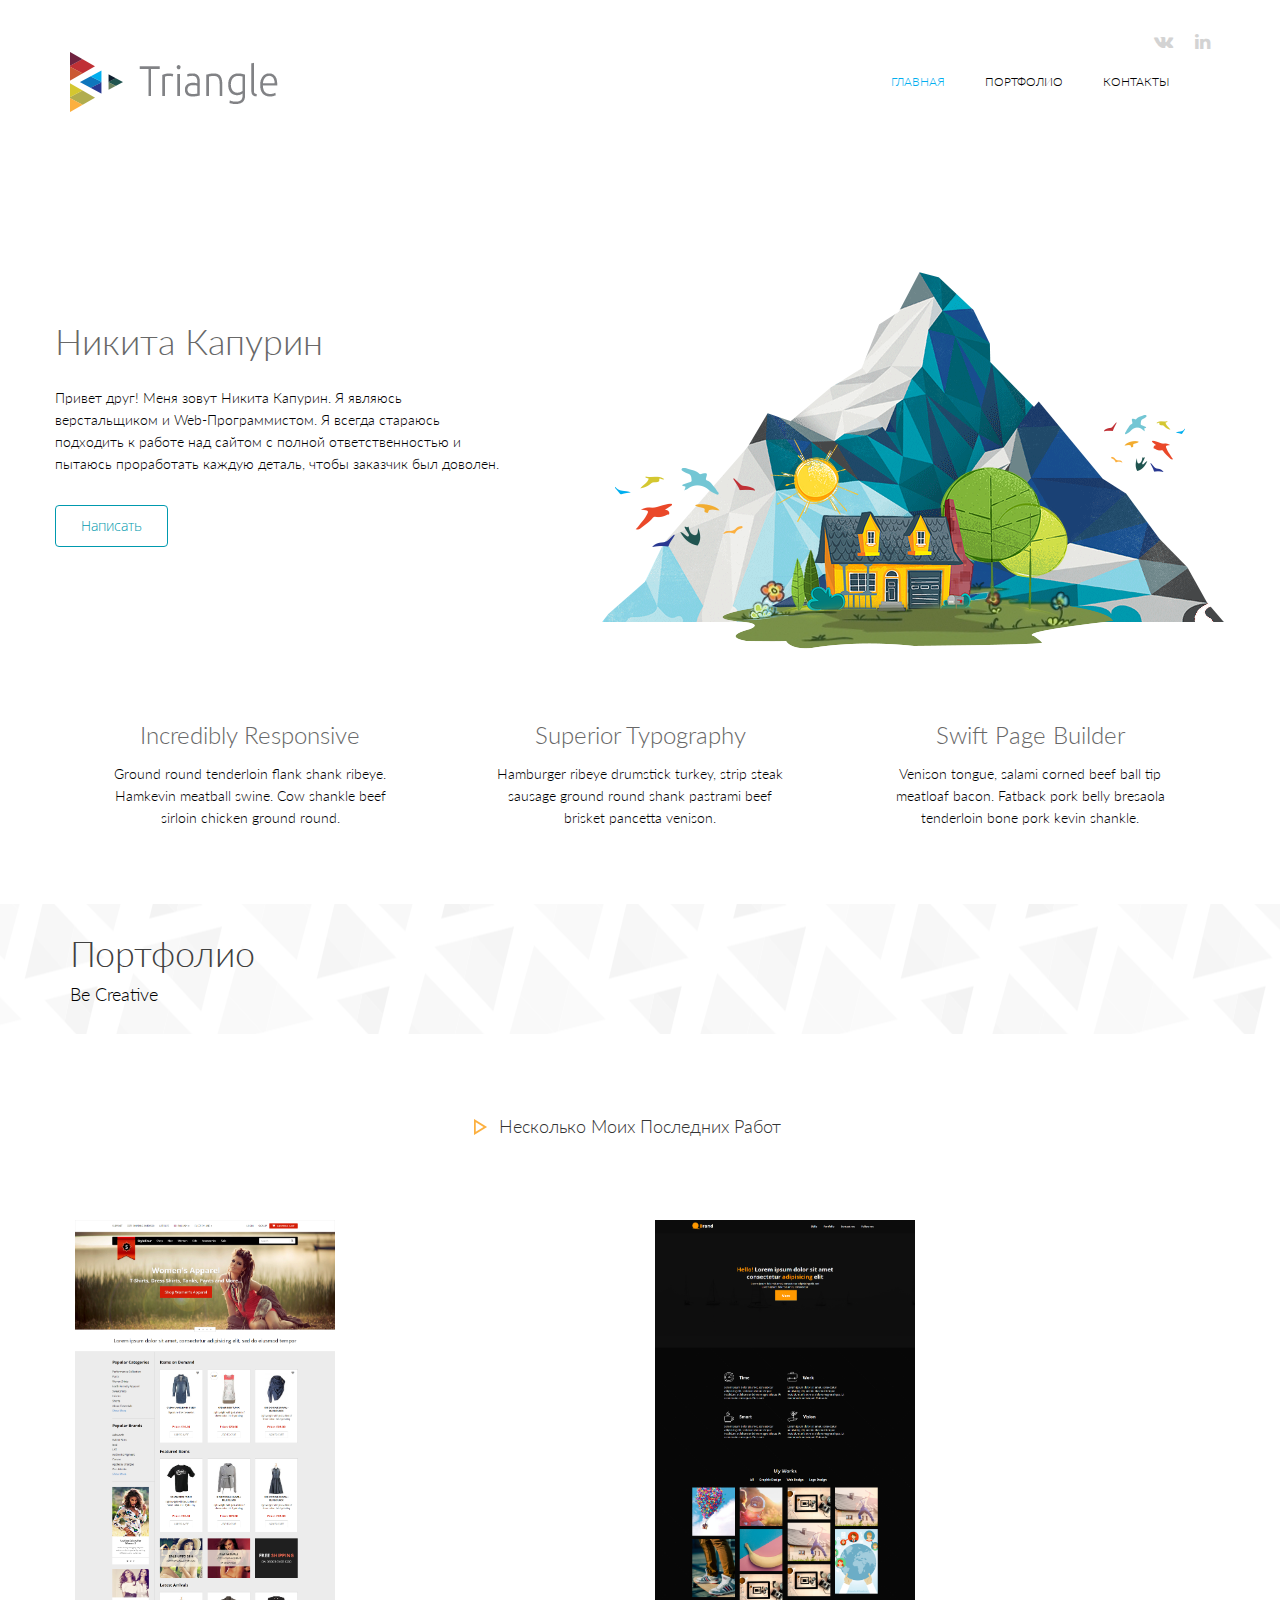
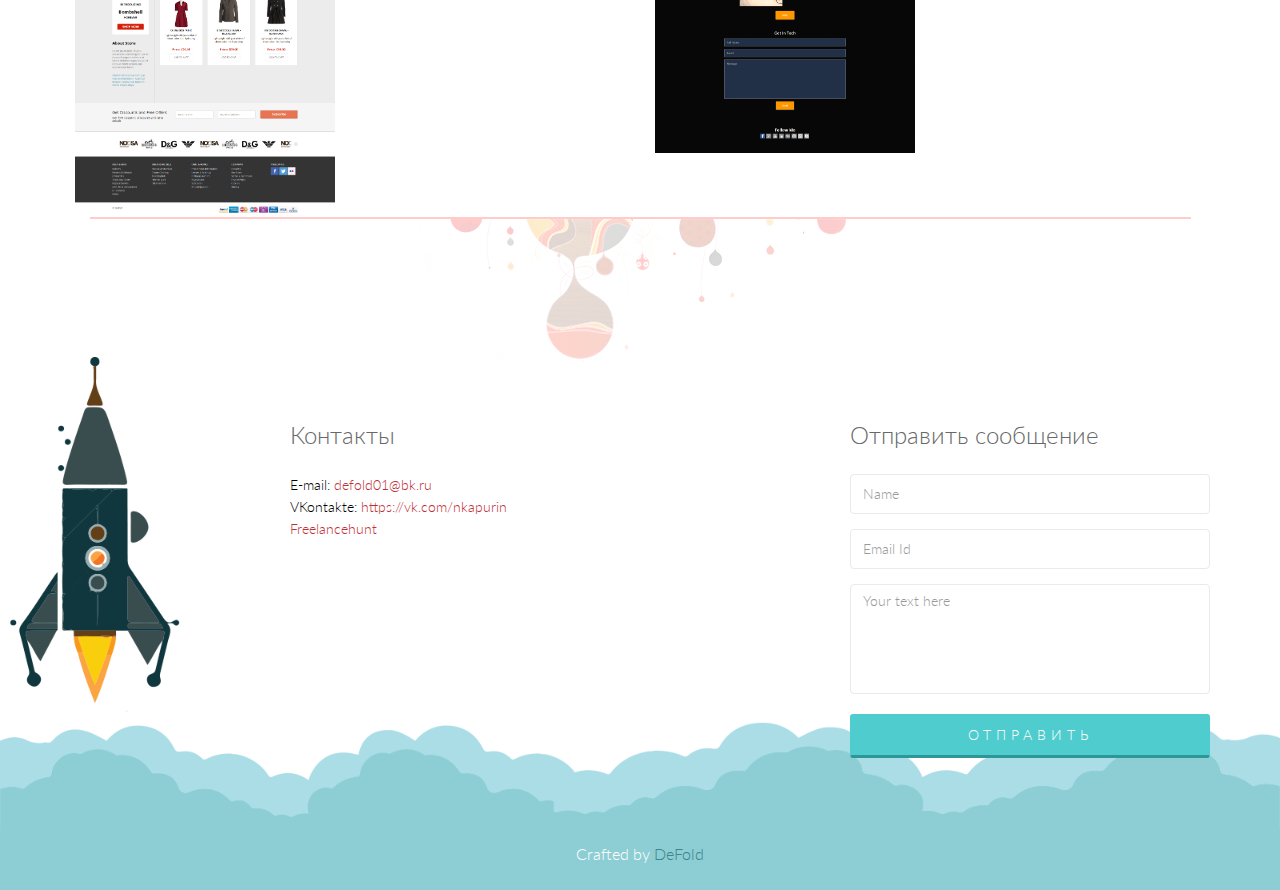
==== commit 68b76bd2: "v1.1" ====
--- a/index.html
+++ b/index.html
@@ -85,6 +85,41 @@
         <div class="preloader"><i class="fa fa-sun-o fa-spin"></i></div>
     </section>
     <!--/#home-slider-->
+	
+	<section id="services">
+        <div class="container">
+            <div class="row">
+                <div class="col-sm-4 text-center padding wow fadeIn" data-wow-duration="1000ms" data-wow-delay="300ms">
+                    <div class="single-service">
+                        <div class="wow scaleIn" data-wow-duration="500ms" data-wow-delay="300ms">
+                            <img src="images/home/icon1.png" alt="">
+                        </div>
+                        <h2>Incredibly Responsive</h2>
+                        <p>Ground round tenderloin flank shank ribeye. Hamkevin meatball swine. Cow shankle beef sirloin chicken ground round.</p>
+                    </div>
+                </div>
+                <div class="col-sm-4 text-center padding wow fadeIn" data-wow-duration="1000ms" data-wow-delay="600ms">
+                    <div class="single-service">
+                        <div class="wow scaleIn" data-wow-duration="500ms" data-wow-delay="600ms">
+                            <img src="images/home/icon2.png" alt="">
+                        </div>
+                        <h2>Superior Typography</h2>
+                        <p>Hamburger ribeye drumstick turkey, strip steak sausage ground round shank pastrami beef brisket pancetta venison.</p>
+                    </div>
+                </div>
+                <div class="col-sm-4 text-center padding wow fadeIn" data-wow-duration="1000ms" data-wow-delay="900ms">
+                    <div class="single-service">
+                        <div class="wow scaleIn" data-wow-duration="500ms" data-wow-delay="900ms">
+                            <img src="images/home/icon3.png" alt="">
+                        </div>
+                        <h2>Swift Page Builder</h2>
+                        <p>Venison tongue, salami corned beef ball tip meatloaf bacon. Fatback pork belly bresaola tenderloin bone pork kevin shankle.</p>
+                    </div>
+                </div>
+            </div>
+        </div>
+    </section>
+    <!--/#services-->
     
     <section id="page-breadcrumb">
         <div class="vertical-center sun">
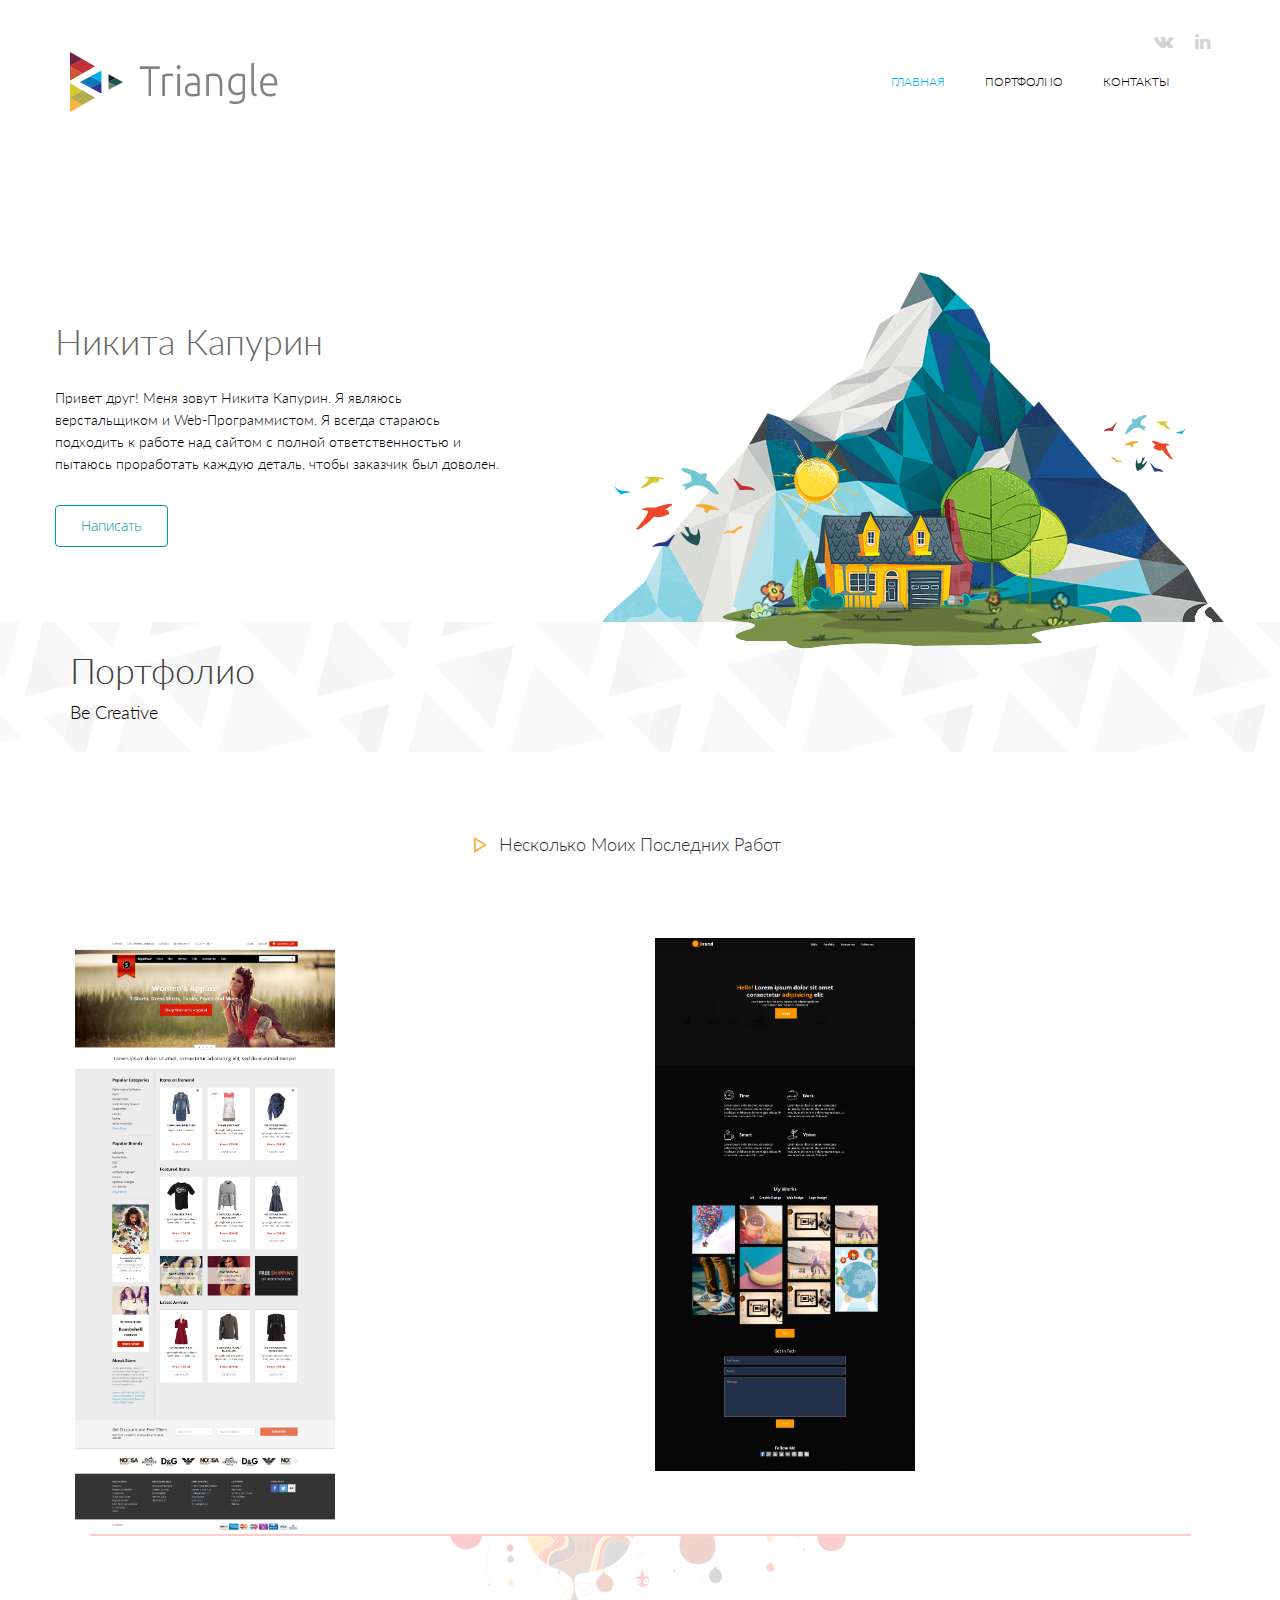
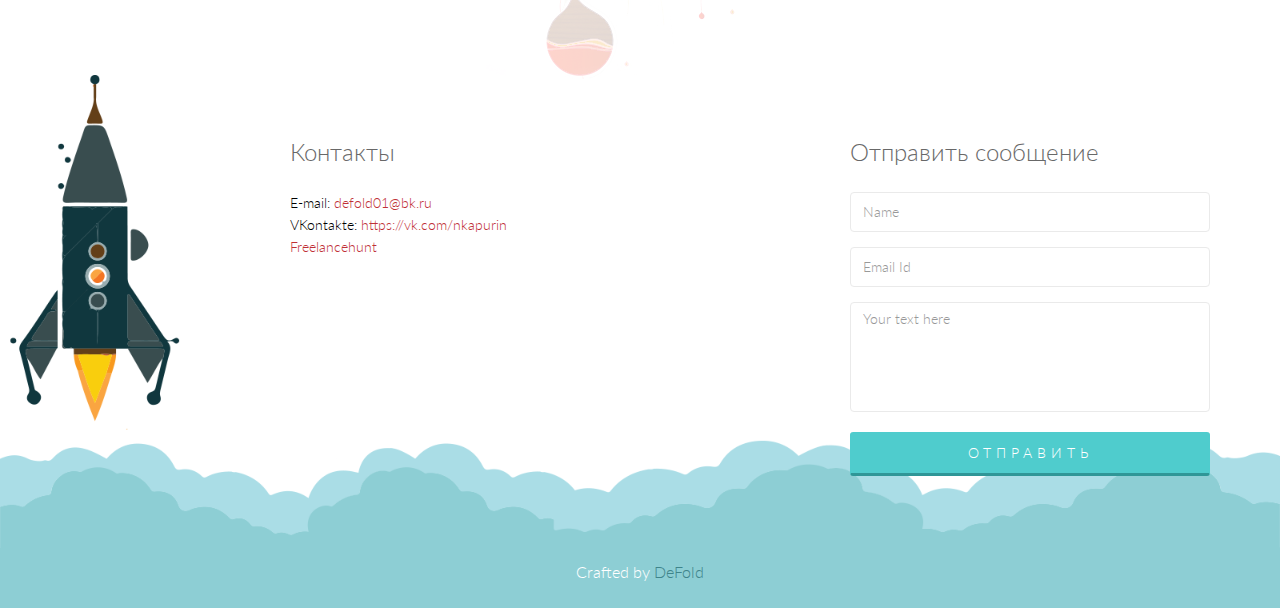
==== commit 32686fb7: "4" ====
--- a/index.html
+++ b/index.html
@@ -86,40 +86,7 @@
     </section>
     <!--/#home-slider-->
 	
-	<section id="services">
-        <div class="container">
-            <div class="row">
-                <div class="col-sm-4 text-center padding wow fadeIn" data-wow-duration="1000ms" data-wow-delay="300ms">
-                    <div class="single-service">
-                        <div class="wow scaleIn" data-wow-duration="500ms" data-wow-delay="300ms">
-                            <img src="images/home/icon1.png" alt="">
-                        </div>
-                        <h2>Incredibly Responsive</h2>
-                        <p>Ground round tenderloin flank shank ribeye. Hamkevin meatball swine. Cow shankle beef sirloin chicken ground round.</p>
-                    </div>
-                </div>
-                <div class="col-sm-4 text-center padding wow fadeIn" data-wow-duration="1000ms" data-wow-delay="600ms">
-                    <div class="single-service">
-                        <div class="wow scaleIn" data-wow-duration="500ms" data-wow-delay="600ms">
-                            <img src="images/home/icon2.png" alt="">
-                        </div>
-                        <h2>Superior Typography</h2>
-                        <p>Hamburger ribeye drumstick turkey, strip steak sausage ground round shank pastrami beef brisket pancetta venison.</p>
-                    </div>
-                </div>
-                <div class="col-sm-4 text-center padding wow fadeIn" data-wow-duration="1000ms" data-wow-delay="900ms">
-                    <div class="single-service">
-                        <div class="wow scaleIn" data-wow-duration="500ms" data-wow-delay="900ms">
-                            <img src="images/home/icon3.png" alt="">
-                        </div>
-                        <h2>Swift Page Builder</h2>
-                        <p>Venison tongue, salami corned beef ball tip meatloaf bacon. Fatback pork belly bresaola tenderloin bone pork kevin shankle.</p>
-                    </div>
-                </div>
-            </div>
-        </div>
-    </section>
-    <!--/#services-->
+	
     
     <section id="page-breadcrumb">
         <div class="vertical-center sun">
